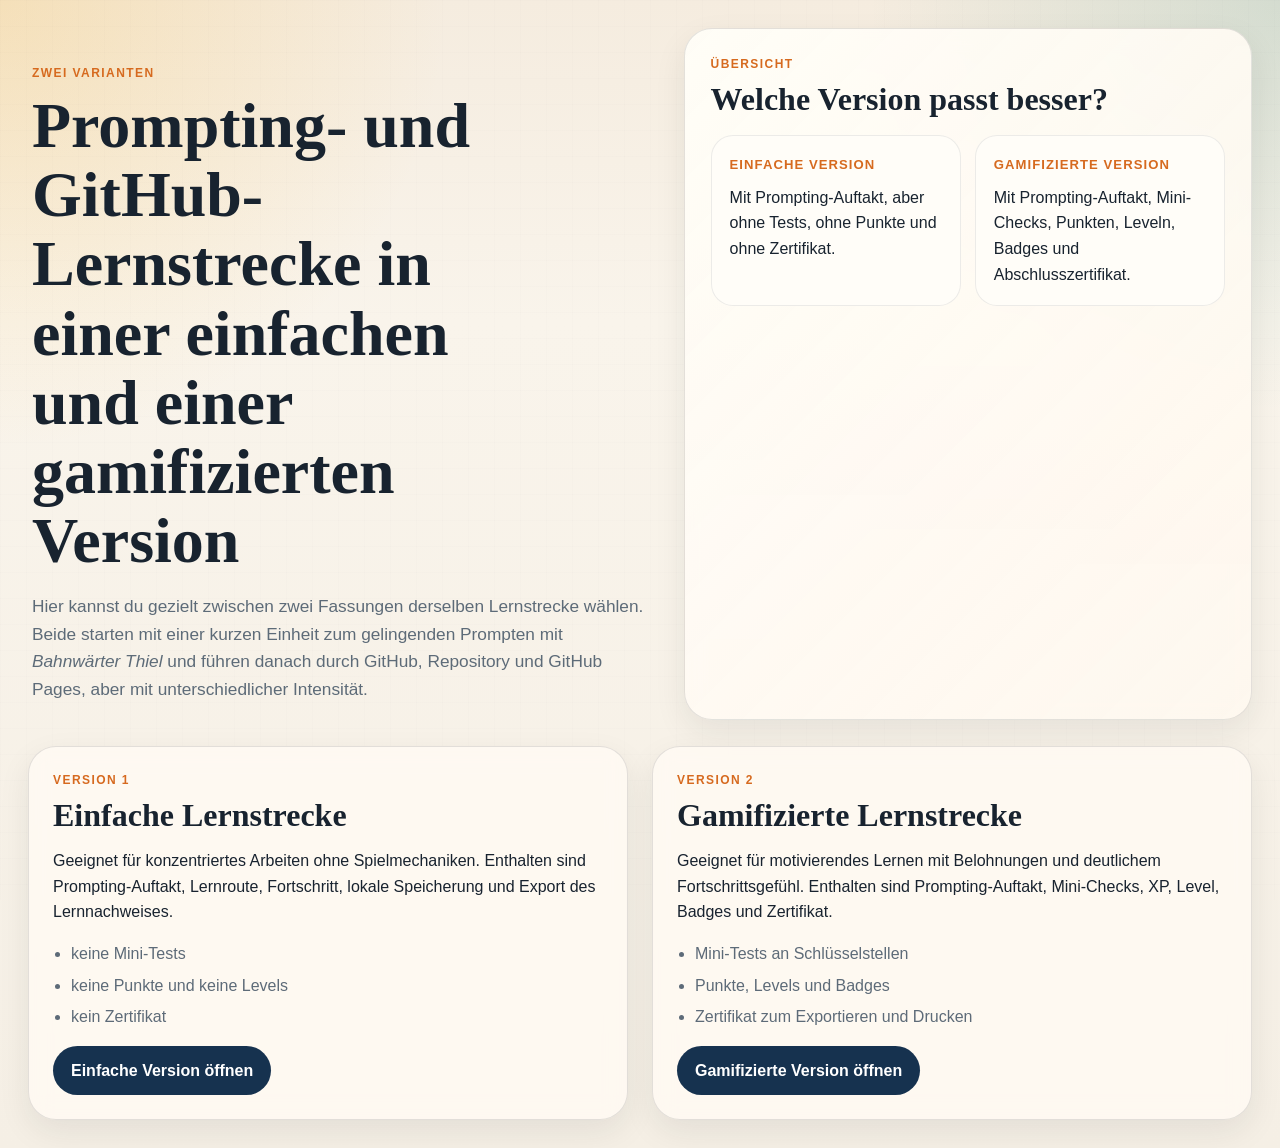
==== index.html @ ccafa901 "Initial commit: Prompting- und GitHub-Lernstrecke" ====
<!DOCTYPE html>
<html lang="de-CH">
<head>
  <meta charset="UTF-8" />
  <meta name="viewport" content="width=device-width, initial-scale=1.0" />
  <title>Prompting- und GitHub-Lernstrecke Varianten</title>
  <link rel="stylesheet" href="style.css" />
</head>
<body>
  <div class="page-shell">
    <header class="hero variant-hero">
      <div class="hero-copy">
        <p class="eyebrow">Zwei Varianten</p>
        <h1>Prompting- und GitHub-Lernstrecke in einer einfachen und einer gamifizierten Version</h1>
        <p class="lead">
          Hier kannst du gezielt zwischen zwei Fassungen derselben Lernstrecke wählen.
          Beide starten mit einer kurzen Einheit zum gelingenden Prompten mit
          <em>Bahnwärter Thiel</em> und führen danach durch GitHub, Repository und GitHub
          Pages, aber mit unterschiedlicher Intensität.
        </p>
      </div>

      <div class="panel hero-panel">
        <div class="panel-head">
          <div>
            <p class="panel-kicker">Übersicht</p>
            <h2>Welche Version passt besser?</h2>
          </div>
        </div>
        <div class="summary-grid">
          <article class="summary-card">
            <strong>Einfache Version</strong>
            <p>Mit Prompting-Auftakt, aber ohne Tests, ohne Punkte und ohne Zertifikat.</p>
          </article>
          <article class="summary-card">
            <strong>Gamifizierte Version</strong>
            <p>Mit Prompting-Auftakt, Mini-Checks, Punkten, Leveln, Badges und Abschlusszertifikat.</p>
          </article>
        </div>
      </div>
    </header>

    <main class="content">
      <section class="variant-grid">
        <article class="panel variant-card">
          <p class="panel-kicker">Version 1</p>
          <h2>Einfache Lernstrecke</h2>
          <p>
            Geeignet für konzentriertes Arbeiten ohne Spielmechaniken. Enthalten sind
            Prompting-Auftakt, Lernroute, Fortschritt, lokale Speicherung und Export des
            Lernnachweises.
          </p>
          <ul class="plain-list">
            <li>keine Mini-Tests</li>
            <li>keine Punkte und keine Levels</li>
            <li>kein Zertifikat</li>
          </ul>
          <p><a class="btn primary" href="einfach.html">Einfache Version öffnen</a></p>
        </article>

        <article class="panel variant-card">
          <p class="panel-kicker">Version 2</p>
          <h2>Gamifizierte Lernstrecke</h2>
          <p>
            Geeignet für motivierendes Lernen mit Belohnungen und deutlichem Fortschrittsgefühl.
            Enthalten sind Prompting-Auftakt, Mini-Checks, XP, Level, Badges und Zertifikat.
          </p>
          <ul class="plain-list">
            <li>Mini-Tests an Schlüsselstellen</li>
            <li>Punkte, Levels und Badges</li>
            <li>Zertifikat zum Exportieren und Drucken</li>
          </ul>
          <p><a class="btn primary" href="gamifiziert.html">Gamifizierte Version öffnen</a></p>
        </article>
      </section>
    </main>
  </div>
</body>
</html>
---- style.css ----
:root {
  --bg: #f7efe3;
  --bg-accent: #fff9f0;
  --panel: rgba(255, 250, 243, 0.88);
  --panel-strong: #fffdf8;
  --text: #18232f;
  --muted: #5d6b78;
  --border: rgba(24, 35, 47, 0.12);
  --navy: #16324f;
  --teal: #0d7a73;
  --orange: #d66a1f;
  --gold: #f4b942;
  --red: #c64034;
  --blue: #2d6cdf;
  --green: #2e8b57;
  --shadow: 0 22px 60px rgba(29, 32, 38, 0.11);
  --shadow-soft: 0 12px 32px rgba(29, 32, 38, 0.08);
  --radius-lg: 28px;
  --radius-md: 20px;
  --radius-sm: 14px;
}

* {
  box-sizing: border-box;
}

html {
  scroll-behavior: smooth;
}

body {
  margin: 0;
  color: var(--text);
  font-family: "IBM Plex Sans", "Avenir Next", "Segoe UI", sans-serif;
  line-height: 1.6;
  background:
    radial-gradient(circle at top left, rgba(244, 185, 66, 0.24), transparent 26%),
    radial-gradient(circle at top right, rgba(13, 122, 115, 0.14), transparent 24%),
    linear-gradient(180deg, #f5ecdf 0%, #f9f4eb 28%, #f5efe5 100%);
}

body::before {
  content: "";
  position: fixed;
  inset: 0;
  pointer-events: none;
  opacity: 0.35;
  background-image:
    linear-gradient(rgba(22, 50, 79, 0.03) 1px, transparent 1px),
    linear-gradient(90deg, rgba(22, 50, 79, 0.03) 1px, transparent 1px);
  background-size: 26px 26px;
}

img {
  max-width: 100%;
}

.page-shell {
  position: relative;
  max-width: 1440px;
  margin: 0 auto;
  padding: 28px;
}

.panel {
  position: relative;
  background: var(--panel);
  border: 1px solid var(--border);
  border-radius: var(--radius-lg);
  box-shadow: var(--shadow-soft);
  backdrop-filter: blur(10px);
}

.hero {
  display: grid;
  grid-template-columns: minmax(0, 1.15fr) minmax(380px, 0.85fr);
  gap: 24px;
  margin-bottom: 26px;
  align-items: stretch;
}

.hero-copy {
  padding: 36px 10px 16px 4px;
}

.eyebrow,
.panel-kicker,
.phase-kicker,
.step-kicker,
.fact-label {
  margin: 0 0 8px;
  text-transform: uppercase;
  letter-spacing: 0.12em;
  font-size: 0.75rem;
  font-weight: 700;
  color: var(--orange);
}

h1,
h2,
h3 {
  margin: 0;
  font-family: "Fraunces", "Iowan Old Style", "Georgia", serif;
  line-height: 1.08;
}

h1 {
  max-width: 14ch;
  font-size: clamp(2.8rem, 5vw, 4.9rem);
}

h2 {
  font-size: clamp(1.6rem, 2.5vw, 2.2rem);
}

h3 {
  font-size: clamp(1.25rem, 2vw, 1.55rem);
}

.lead {
  max-width: 64ch;
  margin: 18px 0 0;
  font-size: 1.08rem;
  color: var(--muted);
}

.lead.compact {
  margin-top: 10px;
  font-size: 1rem;
}

.hero-facts {
  display: grid;
  grid-template-columns: repeat(3, minmax(0, 1fr));
  gap: 14px;
  margin-top: 28px;
}

.fact {
  padding: 16px 18px;
  border: 1px solid rgba(22, 50, 79, 0.1);
  border-radius: var(--radius-md);
  background: rgba(255, 250, 243, 0.7);
  box-shadow: var(--shadow-soft);
}

.fact strong {
  display: block;
  font-size: 1rem;
}

.hero-panel {
  padding: 26px;
  background:
    linear-gradient(135deg, rgba(255, 253, 248, 0.96), rgba(255, 248, 239, 0.88)),
    linear-gradient(180deg, rgba(244, 185, 66, 0.08), transparent);
}

.panel-head {
  display: flex;
  justify-content: space-between;
  align-items: start;
  gap: 16px;
  margin-bottom: 18px;
}

.panel-head.compact {
  margin-bottom: 10px;
}

.status-pill {
  display: inline-flex;
  align-items: center;
  min-height: 38px;
  padding: 8px 14px;
  border-radius: 999px;
  background: rgba(22, 50, 79, 0.08);
  color: var(--navy);
  font-weight: 700;
  font-size: 0.92rem;
}

.meta-grid,
.double-field {
  display: grid;
  grid-template-columns: repeat(3, minmax(0, 1fr));
  gap: 14px;
}

.double-field {
  grid-template-columns: repeat(2, minmax(0, 1fr));
}

.field {
  display: block;
}

.field span {
  display: block;
  margin-bottom: 8px;
  font-weight: 700;
}

input,
select,
textarea,
button {
  font: inherit;
}

input,
select,
textarea {
  width: 100%;
  padding: 13px 15px;
  border: 1px solid rgba(24, 35, 47, 0.14);
  border-radius: 16px;
  background: rgba(255, 255, 255, 0.84);
  color: var(--text);
  transition: border-color 160ms ease, box-shadow 160ms ease, transform 160ms ease;
}

input:focus,
select:focus,
textarea:focus {
  outline: none;
  border-color: rgba(45, 108, 223, 0.5);
  box-shadow: 0 0 0 4px rgba(45, 108, 223, 0.13);
}

textarea {
  resize: vertical;
  min-height: 104px;
}

.button-row {
  display: flex;
  flex-wrap: wrap;
  gap: 12px;
  margin-top: 18px;
}

.btn {
  display: inline-flex;
  align-items: center;
  justify-content: center;
  appearance: none;
  border: 0;
  border-radius: 999px;
  padding: 12px 18px;
  cursor: pointer;
  text-decoration: none;
  transition: transform 160ms ease, box-shadow 160ms ease, opacity 160ms ease;
}

.btn:hover {
  transform: translateY(-1px);
  box-shadow: 0 10px 20px rgba(24, 35, 47, 0.1);
}

.btn.primary {
  background: var(--navy);
  color: #fff;
  font-weight: 700;
}

.btn.secondary {
  background: rgba(214, 106, 31, 0.12);
  color: var(--orange);
  font-weight: 700;
}

.btn.ghost {
  background: rgba(24, 35, 47, 0.06);
  color: var(--text);
}

.progress-wrap {
  margin-top: 20px;
}

.progress-meta {
  display: flex;
  justify-content: space-between;
  gap: 16px;
  margin-bottom: 10px;
  font-weight: 700;
}

.progress-bar {
  overflow: hidden;
  height: 16px;
  border-radius: 999px;
  background: rgba(22, 50, 79, 0.09);
}

.progress-fill {
  height: 100%;
  width: 0;
  border-radius: 999px;
  background: linear-gradient(90deg, var(--orange), var(--gold), var(--teal));
  transition: width 220ms ease;
}

.layout {
  display: grid;
  grid-template-columns: 320px minmax(0, 1fr);
  gap: 24px;
}

.sticky {
  position: sticky;
  top: 24px;
  padding: 24px;
}

.sidebar-block + .sidebar-block {
  margin-top: 20px;
}

.sidebar-block h3 {
  margin-bottom: 10px;
  font-size: 1.15rem;
}

.plain-list {
  margin: 0;
  padding-left: 18px;
  color: var(--muted);
}

.plain-list li + li {
  margin-top: 6px;
}

.toc {
  display: flex;
  flex-direction: column;
  gap: 10px;
}

.toc a {
  text-decoration: none;
  color: var(--text);
  background: rgba(255, 255, 255, 0.72);
  border: 1px solid rgba(24, 35, 47, 0.08);
  padding: 11px 13px;
  border-radius: 16px;
  transition: transform 160ms ease, border-color 160ms ease, background 160ms ease;
}

.toc a:hover {
  transform: translateX(3px);
  border-color: rgba(214, 106, 31, 0.28);
  background: rgba(255, 246, 234, 0.95);
}

.note-card {
  padding: 16px;
  border-radius: 20px;
  background: linear-gradient(135deg, rgba(13, 122, 115, 0.12), rgba(244, 185, 66, 0.12));
}

.note-card p {
  margin: 8px 0 0;
}

.mission-card {
  padding: 18px;
  border-radius: 22px;
  background:
    linear-gradient(135deg, rgba(22, 50, 79, 0.08), rgba(13, 122, 115, 0.08)),
    rgba(255, 255, 255, 0.8);
}

.mission-stack {
  display: flex;
  flex-direction: column;
  gap: 10px;
  margin: 12px 0 16px;
}

.mission-line {
  display: flex;
  justify-content: space-between;
  gap: 12px;
  color: var(--muted);
}

.mission-line strong {
  color: var(--text);
}

.mission-title {
  margin: 0;
  font-size: 1.02rem;
  font-weight: 700;
}

.content {
  display: flex;
  flex-direction: column;
  gap: 24px;
}

.variant-hero {
  grid-template-columns: minmax(0, 1fr) minmax(340px, 0.9fr);
}

.variant-grid {
  display: grid;
  grid-template-columns: repeat(2, minmax(0, 1fr));
  gap: 24px;
}

.variant-card {
  padding: 24px;
}

.variant-card p:last-child {
  margin-bottom: 0;
}

.intro-panel {
  overflow: hidden;
  padding: 24px;
  background:
    linear-gradient(135deg, rgba(255, 250, 243, 0.92), rgba(246, 240, 229, 0.88)),
    radial-gradient(circle at right center, rgba(214, 106, 31, 0.12), transparent 30%);
}

.prompt-overview {
  padding: 24px;
  background:
    linear-gradient(135deg, rgba(255, 252, 246, 0.96), rgba(245, 248, 243, 0.9)),
    radial-gradient(circle at top right, rgba(45, 108, 223, 0.08), transparent 30%);
}

.prompt-overview-grid {
  display: grid;
  grid-template-columns: minmax(280px, 1fr) minmax(320px, 0.95fr);
  gap: 22px;
  align-items: center;
}

.formula-card {
  padding: 20px;
  border-radius: 24px;
  border: 1px solid rgba(24, 35, 47, 0.08);
  background: rgba(255, 255, 255, 0.76);
}

.formula-label {
  margin: 0 0 12px;
  text-transform: uppercase;
  letter-spacing: 0.12em;
  font-size: 0.76rem;
  font-weight: 700;
  color: var(--orange);
}

.formula-pills {
  display: flex;
  flex-wrap: wrap;
  gap: 10px;
  margin-bottom: 14px;
}

.formula-pills span,
.prompt-chip {
  display: inline-flex;
  align-items: center;
  justify-content: center;
  min-height: 36px;
  padding: 8px 14px;
  border-radius: 999px;
  background: rgba(22, 50, 79, 0.08);
  color: var(--navy);
  font-weight: 700;
}

.formula-note {
  margin: 0 0 16px;
  color: var(--muted);
}

.intro-grid {
  display: grid;
  grid-template-columns: minmax(240px, 0.9fr) minmax(0, 1.1fr);
  gap: 22px;
  align-items: center;
}

.workflow {
  margin: 0;
  padding-left: 22px;
}

.workflow li + li {
  margin-top: 8px;
}

.journey-panel {
  padding: 22px 24px 24px;
}

.badges-panel,
.certificate-panel {
  padding: 22px 24px 24px;
}

.journey-map {
  display: grid;
  grid-template-columns: repeat(12, minmax(0, 1fr));
  gap: 10px;
}

.journey-node {
  position: relative;
  display: flex;
  flex-direction: column;
  gap: 8px;
  align-items: center;
  padding: 14px 8px 12px;
  border-radius: 20px;
  border: 1px solid rgba(24, 35, 47, 0.08);
  background: rgba(255, 255, 255, 0.78);
  color: var(--text);
  text-decoration: none;
  transition: transform 160ms ease, box-shadow 160ms ease, border-color 160ms ease;
}

.journey-node:hover {
  transform: translateY(-2px);
  box-shadow: var(--shadow-soft);
}

.journey-node.is-locked {
  opacity: 0.45;
}

.journey-node.is-current {
  border-color: rgba(214, 106, 31, 0.4);
  box-shadow: inset 0 0 0 2px rgba(214, 106, 31, 0.12);
}

.journey-node.is-done {
  border-color: rgba(46, 139, 87, 0.35);
  background: rgba(245, 255, 248, 0.92);
}

.journey-dot {
  display: grid;
  place-items: center;
  width: 40px;
  height: 40px;
  border-radius: 999px;
  background: rgba(22, 50, 79, 0.08);
  font-weight: 700;
}

.journey-node.is-current .journey-dot {
  background: var(--orange);
  color: #fff;
}

.journey-node.is-done .journey-dot {
  background: var(--green);
  color: #fff;
}

.journey-label {
  font-size: 0.76rem;
  text-align: center;
  line-height: 1.25;
}

.badge-board {
  display: grid;
  grid-template-columns: repeat(5, minmax(0, 1fr));
  gap: 14px;
}

.badge-card {
  padding: 18px 16px;
  border-radius: 22px;
  border: 1px solid rgba(24, 35, 47, 0.08);
  background: rgba(255, 255, 255, 0.72);
  transition: transform 160ms ease, box-shadow 160ms ease, border-color 160ms ease;
}

.badge-card.unlocked {
  background:
    linear-gradient(180deg, rgba(255, 251, 235, 0.98), rgba(240, 253, 250, 0.96));
  border-color: rgba(214, 106, 31, 0.28);
  box-shadow: var(--shadow-soft);
}

.badge-card.locked {
  opacity: 0.6;
}

.badge-card:hover {
  transform: translateY(-2px);
}

.badge-medal {
  display: grid;
  place-items: center;
  width: 52px;
  height: 52px;
  margin-bottom: 14px;
  border-radius: 16px;
  background: rgba(22, 50, 79, 0.08);
  color: var(--navy);
  font-weight: 800;
  font-size: 1rem;
}

.badge-card.unlocked .badge-medal {
  background: linear-gradient(135deg, var(--gold), var(--orange));
  color: #fff;
}

.badge-card strong,
.certificate-meta strong,
.certificate-footer strong {
  display: block;
}

.badge-card p {
  margin: 8px 0 0;
  color: var(--muted);
  font-size: 0.95rem;
}

.phase {
  display: flex;
  flex-direction: column;
  gap: 18px;
}

.prompt-phase {
  margin-bottom: 6px;
}

.phase-head {
  padding: 4px 4px 0;
}

.step-card {
  padding: 22px;
  overflow: hidden;
  transition: transform 180ms ease, box-shadow 180ms ease, border-color 180ms ease;
}

.step-card:hover {
  transform: translateY(-2px);
  box-shadow: var(--shadow);
}

.task.current {
  border-color: rgba(214, 106, 31, 0.42);
  box-shadow:
    var(--shadow-soft),
    inset 0 0 0 2px rgba(214, 106, 31, 0.14);
}

.task.done {
  border-color: rgba(46, 139, 87, 0.35);
  box-shadow:
    var(--shadow-soft),
    inset 0 0 0 2px rgba(46, 139, 87, 0.12);
}

.task.locked {
  opacity: 0.68;
}

.prompt-card {
  background:
    linear-gradient(180deg, rgba(255, 253, 248, 0.98), rgba(243, 247, 245, 0.92)),
    radial-gradient(circle at top right, rgba(45, 108, 223, 0.08), transparent 32%);
}

.prompt-card:hover {
  transform: translateY(-2px);
  box-shadow: var(--shadow);
}

.step-head {
  display: flex;
  justify-content: space-between;
  align-items: start;
  gap: 14px;
  margin-bottom: 16px;
}

.task-check {
  display: inline-flex;
  align-items: center;
  gap: 10px;
  padding: 10px 14px;
  white-space: nowrap;
  border-radius: 999px;
  background: rgba(22, 50, 79, 0.07);
  font-weight: 700;
}

.task-check input {
  width: 18px;
  height: 18px;
  margin: 0;
}

.step-grid {
  display: grid;
  grid-template-columns: minmax(0, 1.15fr) minmax(320px, 0.85fr);
  gap: 20px;
  align-items: start;
}

.shot {
  position: relative;
  margin: 0;
  padding: 10px;
  border-radius: 24px;
  background: rgba(255, 255, 255, 0.55);
  border: 1px solid rgba(24, 35, 47, 0.08);
}

.screenshot {
  display: block;
  width: 100%;
  border-radius: 18px;
}

.label-pin {
  position: absolute;
  transform: translate(-50%, -50%);
  padding: 9px 12px;
  border-radius: 999px;
  color: #fff;
  font-size: 0.88rem;
  font-weight: 700;
  letter-spacing: 0.01em;
  box-shadow: 0 10px 28px rgba(24, 35, 47, 0.18);
  transition: opacity 180ms ease, transform 180ms ease;
}

.label-pin.red {
  background: var(--red);
}

.label-pin.blue {
  background: var(--blue);
}

.label-pin.green {
  background: var(--green);
}

.labels-hidden .label-pin {
  opacity: 0;
  transform: translate(-50%, -50%) scale(0.92);
  pointer-events: none;
}

.task-box {
  display: flex;
  flex-direction: column;
  gap: 12px;
  padding: 18px;
  border-radius: 24px;
  background: linear-gradient(180deg, rgba(255, 253, 248, 0.96), rgba(248, 242, 231, 0.9));
  border: 1px solid rgba(24, 35, 47, 0.08);
}

.instruction,
.criterion {
  margin: 0;
}

.instruction {
  font-size: 1rem;
}

.criterion {
  color: var(--muted);
}

.prompt-example {
  padding: 16px;
  border-radius: 18px;
  background: rgba(255, 255, 255, 0.78);
  border: 1px solid rgba(24, 35, 47, 0.08);
}

.prompt-example strong {
  display: block;
  margin-bottom: 8px;
  color: var(--navy);
}

.prompt-example p {
  margin: 0;
}

.step-status-row {
  display: flex;
  justify-content: space-between;
  gap: 10px;
  align-items: center;
  flex-wrap: wrap;
}

.status-chip {
  display: inline-flex;
  align-items: center;
  gap: 8px;
  min-height: 36px;
  padding: 7px 12px;
  border-radius: 999px;
  background: rgba(22, 50, 79, 0.08);
  color: var(--navy);
  font-weight: 700;
  font-size: 0.9rem;
}

.status-chip.done {
  background: rgba(46, 139, 87, 0.12);
  color: var(--green);
}

.status-chip.current {
  background: rgba(214, 106, 31, 0.14);
  color: var(--orange);
}

.status-chip.locked {
  background: rgba(24, 35, 47, 0.08);
  color: var(--muted);
}

.step-controls {
  display: flex;
  gap: 10px;
  flex-wrap: wrap;
}

.btn.small {
  padding: 10px 14px;
  font-size: 0.92rem;
}

.micro-quiz {
  padding: 16px;
  border-radius: 20px;
  border: 1px solid rgba(24, 35, 47, 0.08);
  background: rgba(255, 255, 255, 0.7);
}

.micro-quiz p {
  margin: 0 0 10px;
}

.quiz-options {
  display: flex;
  flex-wrap: wrap;
  gap: 10px;
}

.quiz-option {
  appearance: none;
  border: 1px solid rgba(24, 35, 47, 0.12);
  border-radius: 999px;
  padding: 10px 14px;
  background: rgba(255, 255, 255, 0.92);
  cursor: pointer;
  transition: transform 160ms ease, border-color 160ms ease, background 160ms ease;
}

.quiz-option:hover:not(:disabled) {
  transform: translateY(-1px);
  border-color: rgba(214, 106, 31, 0.35);
}

.quiz-option.correct {
  border-color: rgba(46, 139, 87, 0.35);
  background: rgba(240, 253, 244, 0.95);
  color: var(--green);
}

.quiz-option.wrong {
  border-color: rgba(198, 64, 52, 0.3);
  background: rgba(254, 242, 242, 0.95);
  color: var(--red);
}

.quiz-feedback {
  margin: 10px 0 0;
  color: var(--muted);
}

.locked-note {
  margin: 0;
  padding: 13px 14px;
  border-radius: 18px;
  background: rgba(22, 50, 79, 0.06);
  color: var(--muted);
}

.final-task .task-box {
  background:
    linear-gradient(180deg, rgba(255, 253, 248, 0.98), rgba(242, 248, 247, 0.94)),
    radial-gradient(circle at top right, rgba(13, 122, 115, 0.08), transparent 42%);
}

.preview-box {
  padding: 15px 16px;
  border-radius: 18px;
  background: rgba(13, 122, 115, 0.08);
  border: 1px solid rgba(13, 122, 115, 0.18);
  word-break: break-word;
}

.preview-box a {
  color: var(--navy);
  font-weight: 700;
}

.summary-panel {
  padding: 24px;
}

.summary-grid {
  display: grid;
  grid-template-columns: repeat(2, minmax(0, 1fr));
  gap: 14px;
}

.summary-card {
  min-height: 110px;
  padding: 18px;
  border-radius: 22px;
  background: var(--panel-strong);
  border: 1px solid rgba(24, 35, 47, 0.08);
}

.summary-card strong {
  display: block;
  margin-bottom: 10px;
  font-size: 0.82rem;
  text-transform: uppercase;
  letter-spacing: 0.08em;
  color: var(--orange);
}

.summary-card p {
  margin: 0;
  white-space: pre-line;
  word-break: break-word;
}

.summary-card a {
  color: var(--navy);
}

.certificate-card {
  padding: 10px;
  border-radius: 32px;
  background:
    linear-gradient(135deg, rgba(255, 252, 246, 0.98), rgba(244, 248, 247, 0.95)),
    linear-gradient(135deg, rgba(214, 106, 31, 0.08), rgba(13, 122, 115, 0.08));
  border: 1px solid rgba(24, 35, 47, 0.08);
}

.certificate-border {
  padding: 34px;
  border-radius: 24px;
  border: 2px solid rgba(214, 106, 31, 0.28);
  background:
    radial-gradient(circle at top right, rgba(244, 185, 66, 0.14), transparent 26%),
    radial-gradient(circle at bottom left, rgba(13, 122, 115, 0.09), transparent 24%),
    rgba(255, 255, 255, 0.72);
  text-align: center;
}

.certificate-kicker {
  margin: 0 0 12px;
  text-transform: uppercase;
  letter-spacing: 0.18em;
  color: var(--orange);
  font-weight: 700;
}

.certificate-text {
  margin: 14px auto 0;
  max-width: 56ch;
  color: var(--muted);
}

.certificate-name {
  margin: 16px 0 0;
  font-family: "Fraunces", "Iowan Old Style", "Georgia", serif;
  font-size: clamp(2rem, 4vw, 3rem);
  color: var(--navy);
}

.certificate-meta,
.certificate-footer {
  display: grid;
  grid-template-columns: repeat(3, minmax(0, 1fr));
  gap: 14px;
  margin-top: 28px;
}

.certificate-footer {
  grid-template-columns: repeat(2, minmax(0, 1fr));
}

.certificate-meta span,
.certificate-footer span {
  display: block;
  margin-bottom: 8px;
  text-transform: uppercase;
  letter-spacing: 0.08em;
  font-size: 0.8rem;
  color: var(--orange);
}

.toast {
  position: fixed;
  right: 24px;
  bottom: 24px;
  z-index: 30;
  max-width: 360px;
  padding: 14px 16px;
  border-radius: 18px;
  background: rgba(22, 50, 79, 0.96);
  color: #fff;
  box-shadow: var(--shadow);
  opacity: 0;
  transform: translateY(12px);
  pointer-events: none;
  transition: opacity 180ms ease, transform 180ms ease;
}

.toast.visible {
  opacity: 1;
  transform: translateY(0);
}

.confetti-layer {
  position: fixed;
  inset: 0;
  overflow: hidden;
  pointer-events: none;
  z-index: 25;
}

.confetti-piece {
  position: absolute;
  top: -18px;
  width: 12px;
  height: 20px;
  border-radius: 4px;
  opacity: 0.9;
  animation: confetti-fall 1400ms ease-out forwards;
}

@keyframes confetti-fall {
  0% {
    transform: translateY(0) rotate(0deg);
    opacity: 0;
  }

  12% {
    opacity: 1;
  }

  100% {
    transform: translateY(110vh) rotate(520deg);
    opacity: 0;
  }
}

@media print {
  body::before,
  .hero,
  .sidebar,
  .intro-panel,
  .journey-panel,
  .badges-panel,
  .phase,
  .summary-panel,
  .toast,
  .confetti-layer {
    display: none !important;
  }

  body,
  .page-shell,
  .layout,
  .content {
    background: #fff !important;
    padding: 0 !important;
    margin: 0 !important;
    display: block !important;
  }

  .certificate-panel,
  .certificate-card,
  .certificate-border {
    border: 0 !important;
    box-shadow: none !important;
    background: #fff !important;
  }

  .certificate-panel .step-controls {
    display: none !important;
  }

  .certificate-panel {
    padding: 0 !important;
  }
}

@media (max-width: 1180px) {
  .hero,
  .layout,
  .intro-grid,
  .prompt-overview-grid,
  .step-grid,
  .variant-grid,
  .variant-hero {
    grid-template-columns: 1fr;
  }

  .sticky {
    position: static;
  }

  .journey-map {
    grid-template-columns: repeat(6, minmax(0, 1fr));
  }

  .badge-board {
    grid-template-columns: repeat(3, minmax(0, 1fr));
  }

  .hero-copy {
    padding-right: 0;
  }
}

@media (max-width: 820px) {
  .page-shell {
    padding: 18px;
  }

  .hero-facts,
  .meta-grid,
  .double-field,
  .summary-grid,
  .journey-map,
  .badge-board,
  .certificate-meta,
  .certificate-footer {
    grid-template-columns: 1fr;
  }

  .step-card,
  .summary-panel,
  .hero-panel,
  .sticky,
  .intro-panel {
    padding: 18px;
  }

  .button-row {
    flex-direction: column;
  }

  .btn {
    width: 100%;
  }

  .step-status-row,
  .step-controls,
  .quiz-options {
    flex-direction: column;
  }

  .toast {
    left: 18px;
    right: 18px;
    bottom: 18px;
    max-width: none;
  }
}
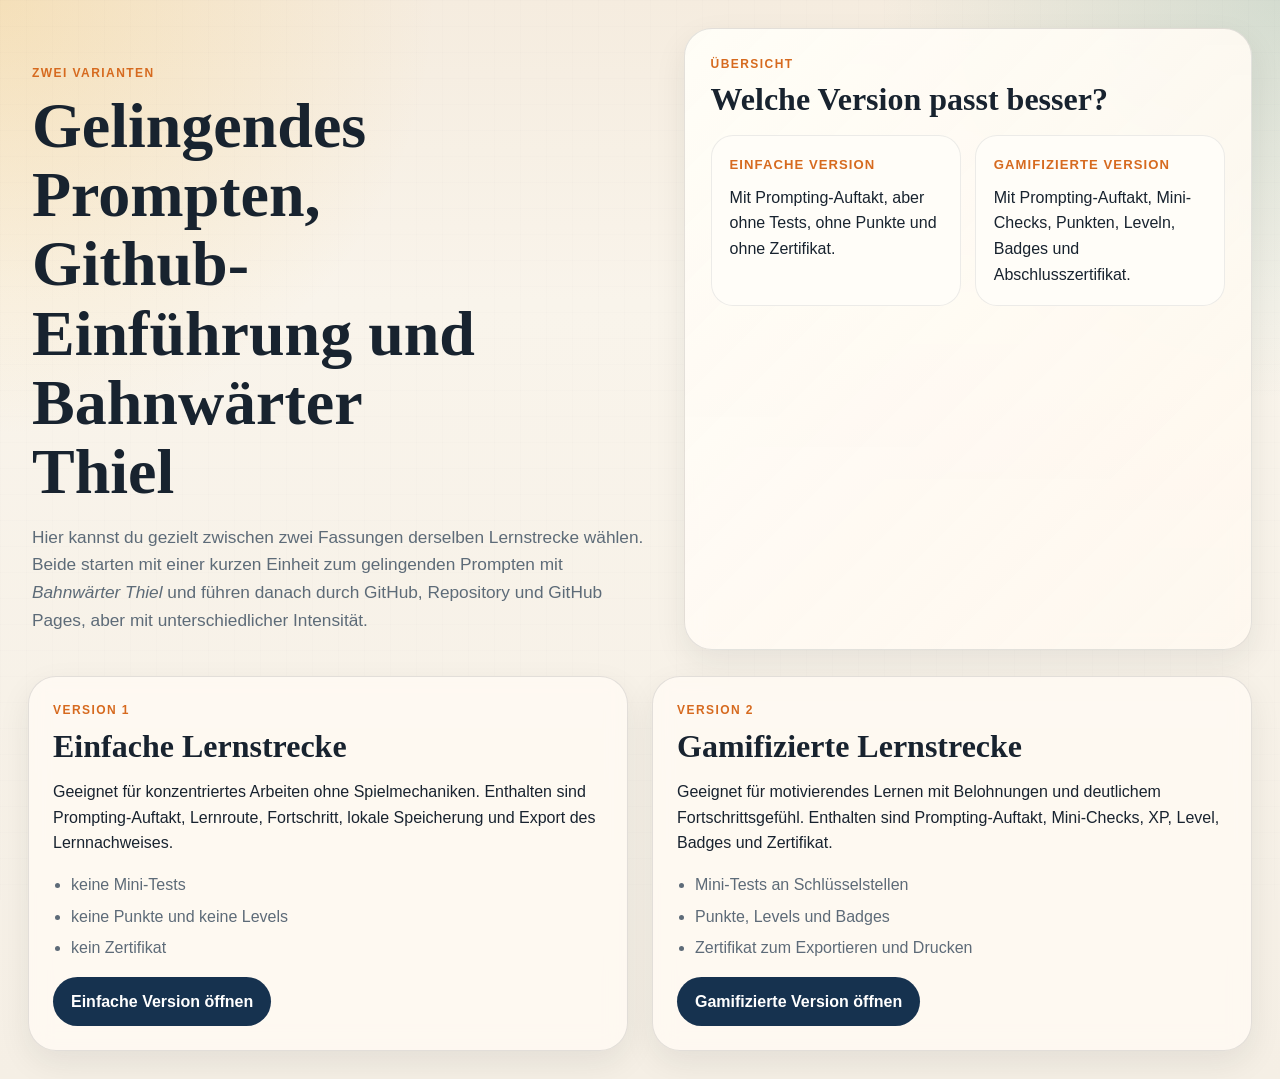
==== commit 2a26f581: "Kürze Haupttitel der Lernstrecke" ====
--- a/index.html
+++ b/index.html
@@ -3,7 +3,7 @@
 <head>
   <meta charset="UTF-8" />
   <meta name="viewport" content="width=device-width, initial-scale=1.0" />
-  <title>Prompting- und GitHub-Lernstrecke Varianten</title>
+  <title>Gelingendes Prompten, Github-Einführung und Bahnwärter Thiel</title>
   <link rel="stylesheet" href="style.css" />
 </head>
 <body>
@@ -11,7 +11,7 @@
     <header class="hero variant-hero">
       <div class="hero-copy">
         <p class="eyebrow">Zwei Varianten</p>
-        <h1>Prompting- und GitHub-Lernstrecke in einer einfachen und einer gamifizierten Version</h1>
+        <h1>Gelingendes Prompten, Github-Einführung und Bahnwärter Thiel</h1>
         <p class="lead">
           Hier kannst du gezielt zwischen zwei Fassungen derselben Lernstrecke wählen.
           Beide starten mit einer kurzen Einheit zum gelingenden Prompten mit
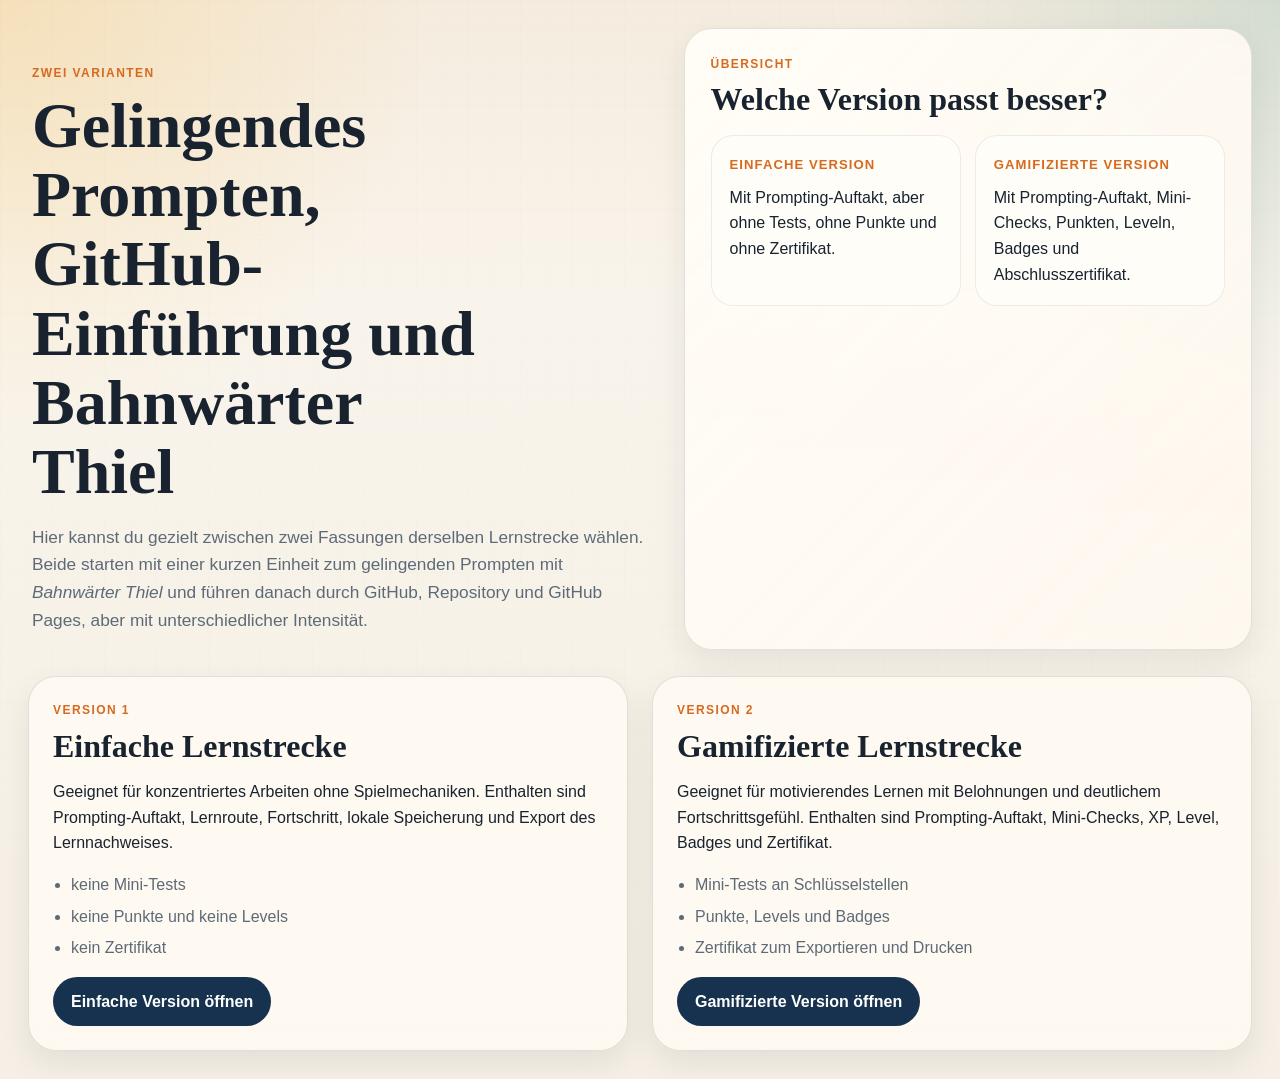
==== commit e04f398d: "Vereinheitliche GitHub-Schreibweise" ====
--- a/index.html
+++ b/index.html
@@ -3,7 +3,7 @@
 <head>
   <meta charset="UTF-8" />
   <meta name="viewport" content="width=device-width, initial-scale=1.0" />
-  <title>Gelingendes Prompten, Github-Einführung und Bahnwärter Thiel</title>
+  <title>Gelingendes Prompten, GitHub-Einführung und Bahnwärter Thiel</title>
   <link rel="stylesheet" href="style.css" />
 </head>
 <body>
@@ -11,7 +11,7 @@
     <header class="hero variant-hero">
       <div class="hero-copy">
         <p class="eyebrow">Zwei Varianten</p>
-        <h1>Gelingendes Prompten, Github-Einführung und Bahnwärter Thiel</h1>
+        <h1>Gelingendes Prompten, GitHub-Einführung und Bahnwärter Thiel</h1>
         <p class="lead">
           Hier kannst du gezielt zwischen zwei Fassungen derselben Lernstrecke wählen.
           Beide starten mit einer kurzen Einheit zum gelingenden Prompten mit
--- a/style.css
+++ b/style.css
@@ -187,8 +187,57 @@
   gap: 14px;
 }
 
+.meta-grid.is-hidden {
+  display: none;
+}
+
 .double-field {
   grid-template-columns: repeat(2, minmax(0, 1fr));
+}
+
+.security-strip {
+  margin-top: 18px;
+  padding: 18px;
+  border-radius: 22px;
+  border: 1px solid rgba(24, 35, 47, 0.08);
+  background: rgba(255, 255, 255, 0.62);
+}
+
+.security-copy strong {
+  display: block;
+  margin-bottom: 6px;
+}
+
+.security-copy p {
+  margin: 0;
+  color: var(--muted);
+}
+
+.security-controls {
+  display: flex;
+  flex-wrap: wrap;
+  gap: 12px;
+  align-items: center;
+  margin-top: 14px;
+}
+
+.security-controls input {
+  flex: 1 1 240px;
+  min-width: 220px;
+}
+
+.status-pill.subtle {
+  background: rgba(24, 35, 47, 0.06);
+}
+
+.status-pill.subtle.done {
+  background: rgba(46, 139, 87, 0.12);
+  color: var(--green);
+}
+
+.status-pill.subtle.locked {
+  background: rgba(214, 106, 31, 0.14);
+  color: var(--orange);
 }
 
 .field {
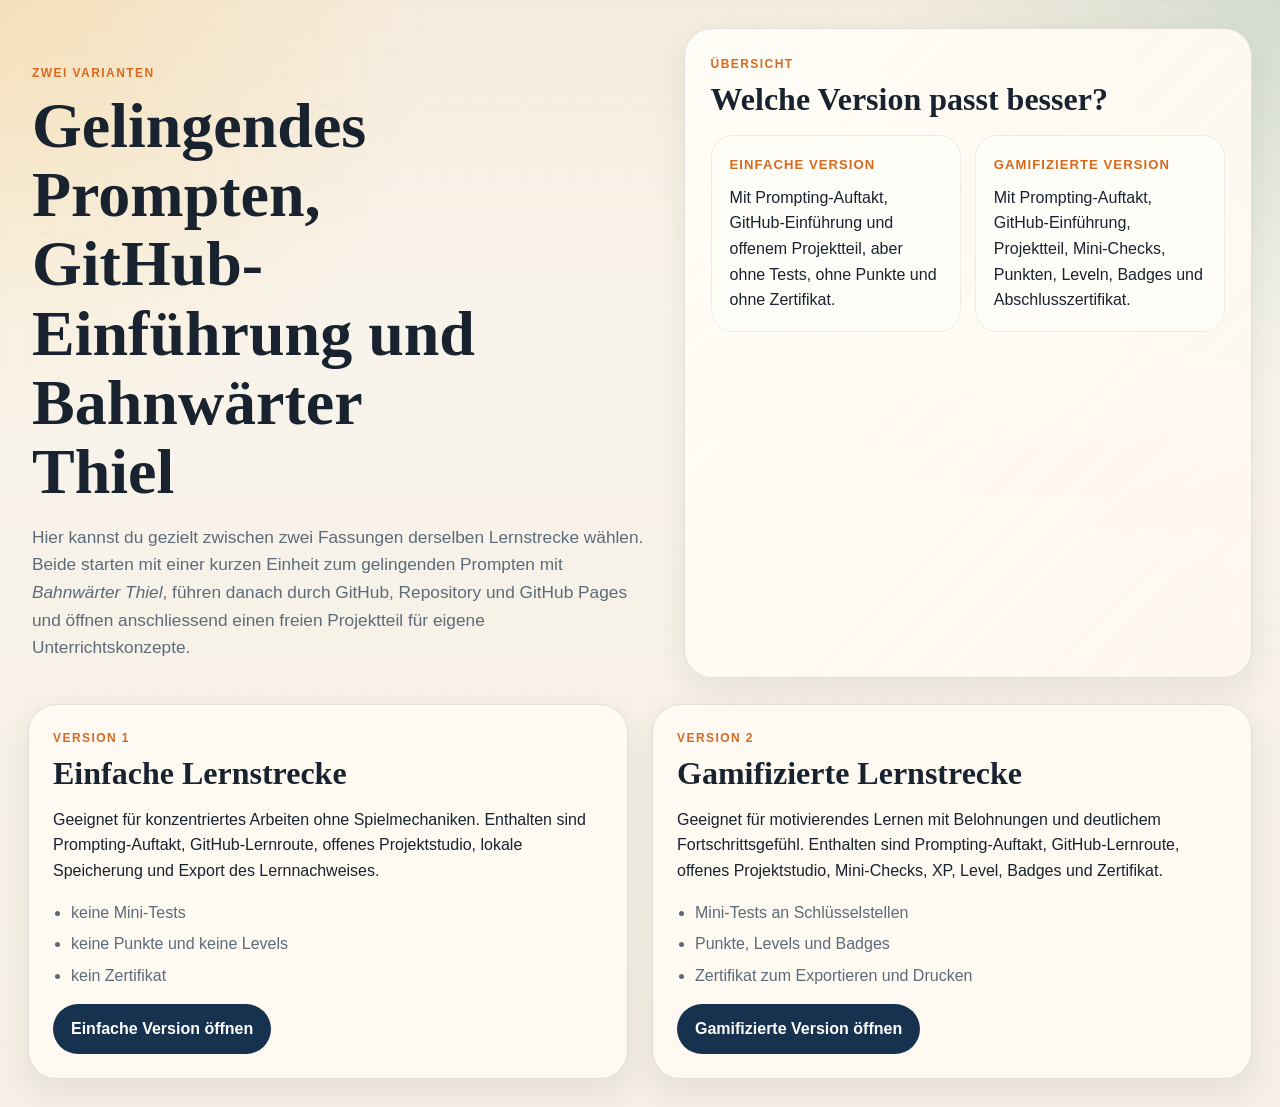
==== commit dfbff704: "Erweitere Projektteil um Review und Feedback" ====
--- a/index.html
+++ b/index.html
@@ -15,8 +15,9 @@
         <p class="lead">
           Hier kannst du gezielt zwischen zwei Fassungen derselben Lernstrecke wählen.
           Beide starten mit einer kurzen Einheit zum gelingenden Prompten mit
-          <em>Bahnwärter Thiel</em> und führen danach durch GitHub, Repository und GitHub
-          Pages, aber mit unterschiedlicher Intensität.
+          <em>Bahnwärter Thiel</em>, führen danach durch GitHub, Repository und GitHub
+          Pages und öffnen anschliessend einen freien Projektteil für eigene
+          Unterrichtskonzepte.
         </p>
       </div>
 
@@ -30,11 +31,11 @@
         <div class="summary-grid">
           <article class="summary-card">
             <strong>Einfache Version</strong>
-            <p>Mit Prompting-Auftakt, aber ohne Tests, ohne Punkte und ohne Zertifikat.</p>
+            <p>Mit Prompting-Auftakt, GitHub-Einführung und offenem Projektteil, aber ohne Tests, ohne Punkte und ohne Zertifikat.</p>
           </article>
           <article class="summary-card">
             <strong>Gamifizierte Version</strong>
-            <p>Mit Prompting-Auftakt, Mini-Checks, Punkten, Leveln, Badges und Abschlusszertifikat.</p>
+            <p>Mit Prompting-Auftakt, GitHub-Einführung, Projektteil, Mini-Checks, Punkten, Leveln, Badges und Abschlusszertifikat.</p>
           </article>
         </div>
       </div>
@@ -47,8 +48,8 @@
           <h2>Einfache Lernstrecke</h2>
           <p>
             Geeignet für konzentriertes Arbeiten ohne Spielmechaniken. Enthalten sind
-            Prompting-Auftakt, Lernroute, Fortschritt, lokale Speicherung und Export des
-            Lernnachweises.
+            Prompting-Auftakt, GitHub-Lernroute, offenes Projektstudio, lokale Speicherung
+            und Export des Lernnachweises.
           </p>
           <ul class="plain-list">
             <li>keine Mini-Tests</li>
@@ -63,7 +64,8 @@
           <h2>Gamifizierte Lernstrecke</h2>
           <p>
             Geeignet für motivierendes Lernen mit Belohnungen und deutlichem Fortschrittsgefühl.
-            Enthalten sind Prompting-Auftakt, Mini-Checks, XP, Level, Badges und Zertifikat.
+            Enthalten sind Prompting-Auftakt, GitHub-Lernroute, offenes Projektstudio,
+            Mini-Checks, XP, Level, Badges und Zertifikat.
           </p>
           <ul class="plain-list">
             <li>Mini-Tests an Schlüsselstellen</li>
--- a/style.css
+++ b/style.css
@@ -982,6 +982,164 @@
   padding: 24px;
 }
 
+.project-panel {
+  padding: 24px;
+  background:
+    linear-gradient(135deg, rgba(255, 252, 246, 0.96), rgba(242, 247, 245, 0.92)),
+    radial-gradient(circle at top right, rgba(13, 122, 115, 0.08), transparent 34%);
+}
+
+.project-intro p {
+  margin: 0 0 18px;
+  max-width: 74ch;
+  color: var(--muted);
+}
+
+.project-guide {
+  margin-bottom: 20px;
+  padding: 18px;
+  border-radius: 22px;
+  border: 1px solid rgba(24, 35, 47, 0.08);
+  background: rgba(255, 255, 255, 0.68);
+}
+
+.project-guide.is-hidden {
+  display: none;
+}
+
+.guide-grid,
+.resource-grid,
+.studio-grid {
+  display: grid;
+  gap: 14px;
+}
+
+.guide-grid,
+.resource-grid {
+  grid-template-columns: repeat(2, minmax(0, 1fr));
+}
+
+.studio-grid {
+  grid-template-columns: repeat(2, minmax(0, 1fr));
+}
+
+.guide-card,
+.resource-card {
+  padding: 18px;
+  border-radius: 22px;
+  border: 1px solid rgba(24, 35, 47, 0.08);
+  background: rgba(255, 255, 255, 0.8);
+}
+
+.guide-card strong,
+.resource-card h3 {
+  display: block;
+}
+
+.guide-card p,
+.resource-card p {
+  margin: 8px 0 0;
+  color: var(--muted);
+}
+
+.project-resources,
+.project-studio {
+  margin-top: 22px;
+}
+
+.project-review {
+  margin-top: 22px;
+}
+
+.resource-type {
+  margin: 0 0 8px;
+  text-transform: uppercase;
+  letter-spacing: 0.1em;
+  font-size: 0.74rem;
+  font-weight: 700;
+  color: var(--orange);
+}
+
+.resource-card .btn {
+  margin-top: 16px;
+}
+
+.review-grid {
+  display: grid;
+  grid-template-columns: repeat(2, minmax(0, 1fr));
+  gap: 14px;
+}
+
+.review-card {
+  padding: 18px;
+  border-radius: 22px;
+  border: 1px solid rgba(24, 35, 47, 0.08);
+  background: rgba(255, 255, 255, 0.78);
+}
+
+.review-card.is-hidden {
+  display: none;
+}
+
+.review-copy {
+  margin: 0 0 14px;
+  color: var(--muted);
+}
+
+.checklist-list {
+  display: flex;
+  flex-direction: column;
+  gap: 12px;
+}
+
+.review-check {
+  display: flex;
+  align-items: start;
+  gap: 10px;
+  color: var(--text);
+}
+
+.review-check input {
+  width: 18px;
+  height: 18px;
+  margin: 2px 0 0;
+}
+
+.feedback-output {
+  margin-top: 14px;
+  padding: 16px;
+  border-radius: 18px;
+  background: rgba(22, 50, 79, 0.05);
+  border: 1px solid rgba(24, 35, 47, 0.08);
+}
+
+.feedback-output p {
+  margin: 0;
+  color: var(--muted);
+}
+
+.feedback-list {
+  margin: 0;
+  padding-left: 20px;
+}
+
+.feedback-list li + li {
+  margin-top: 8px;
+}
+
+.studio-grid .field:first-child,
+.studio-grid .field:nth-child(2) {
+  grid-column: span 1;
+}
+
+.studio-grid .field {
+  grid-column: span 1;
+}
+
+.studio-grid .field textarea {
+  min-height: 140px;
+}
+
 .summary-grid {
   display: grid;
   grid-template-columns: repeat(2, minmax(0, 1fr));
@@ -1211,6 +1369,10 @@
   .hero-facts,
   .meta-grid,
   .double-field,
+  .guide-grid,
+  .resource-grid,
+  .review-grid,
+  .studio-grid,
   .summary-grid,
   .journey-map,
   .badge-board,
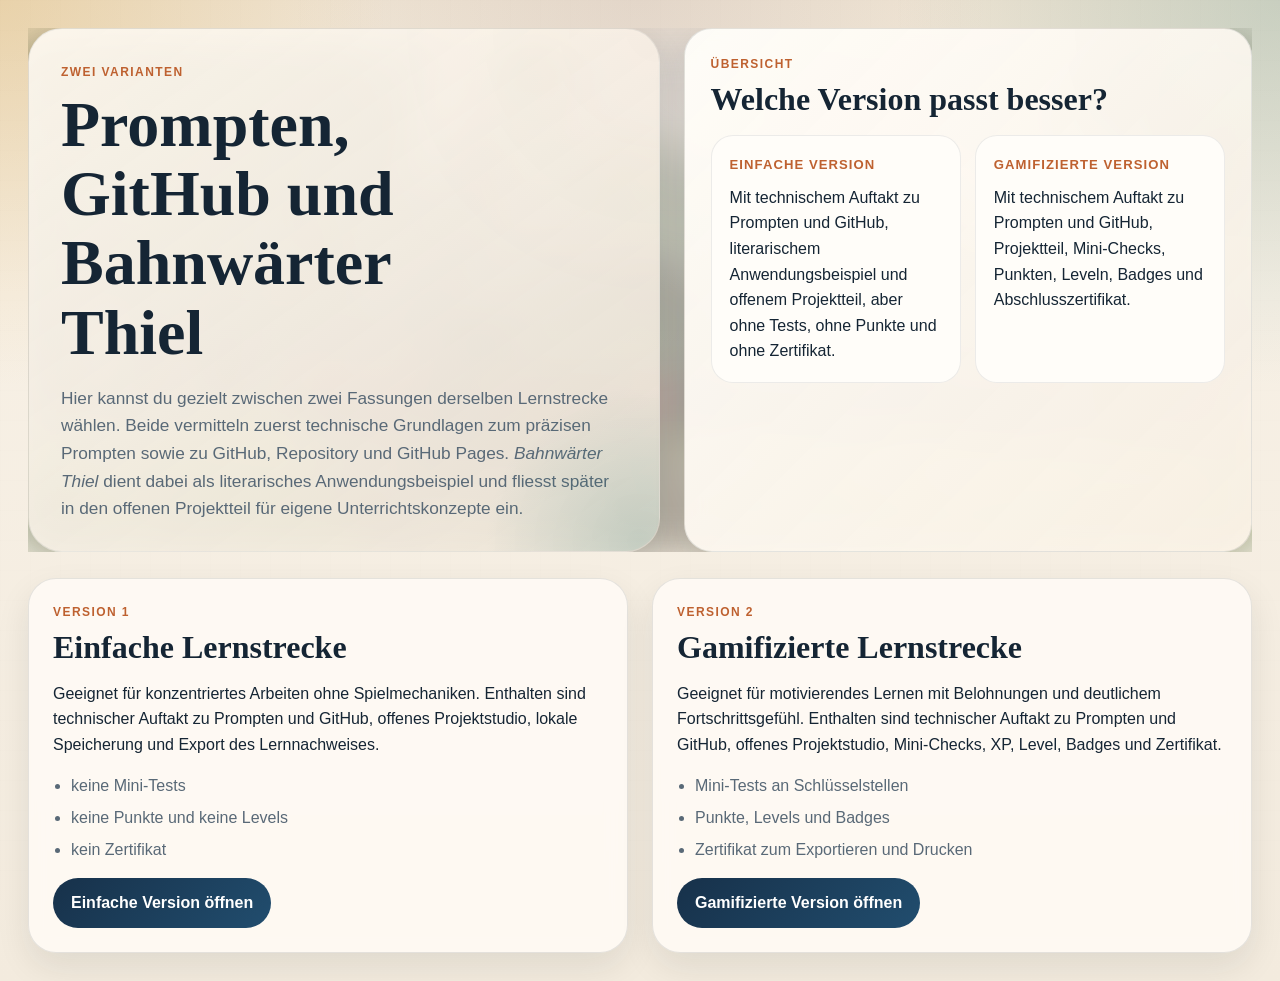
==== commit 63e8d4a7: "Schärfe Einstiegssprache und Eisenbahnmotiv" ====
--- a/index.html
+++ b/index.html
@@ -3,7 +3,7 @@
 <head>
   <meta charset="UTF-8" />
   <meta name="viewport" content="width=device-width, initial-scale=1.0" />
-  <title>Gelingendes Prompten, GitHub-Einführung und Bahnwärter Thiel</title>
+  <title>Prompten, GitHub und Bahnwärter Thiel</title>
   <link rel="stylesheet" href="style.css" />
 </head>
 <body>
@@ -11,13 +11,13 @@
     <header class="hero variant-hero">
       <div class="hero-copy">
         <p class="eyebrow">Zwei Varianten</p>
-        <h1>Gelingendes Prompten, GitHub-Einführung und Bahnwärter Thiel</h1>
+        <h1>Prompten, GitHub und Bahnwärter Thiel</h1>
         <p class="lead">
           Hier kannst du gezielt zwischen zwei Fassungen derselben Lernstrecke wählen.
-          Beide starten mit einer kurzen Einheit zum gelingenden Prompten mit
-          <em>Bahnwärter Thiel</em>, führen danach durch GitHub, Repository und GitHub
-          Pages und öffnen anschliessend einen freien Projektteil für eigene
-          Unterrichtskonzepte.
+          Beide vermitteln zuerst technische Grundlagen zum präzisen Prompten sowie
+          zu GitHub, Repository und GitHub Pages. <em>Bahnwärter Thiel</em> dient dabei
+          als literarisches Anwendungsbeispiel und fliesst später in den offenen
+          Projektteil für eigene Unterrichtskonzepte ein.
         </p>
       </div>
 
@@ -31,11 +31,11 @@
         <div class="summary-grid">
           <article class="summary-card">
             <strong>Einfache Version</strong>
-            <p>Mit Prompting-Auftakt, GitHub-Einführung und offenem Projektteil, aber ohne Tests, ohne Punkte und ohne Zertifikat.</p>
+            <p>Mit technischem Auftakt zu Prompten und GitHub, literarischem Anwendungsbeispiel und offenem Projektteil, aber ohne Tests, ohne Punkte und ohne Zertifikat.</p>
           </article>
           <article class="summary-card">
             <strong>Gamifizierte Version</strong>
-            <p>Mit Prompting-Auftakt, GitHub-Einführung, Projektteil, Mini-Checks, Punkten, Leveln, Badges und Abschlusszertifikat.</p>
+            <p>Mit technischem Auftakt zu Prompten und GitHub, Projektteil, Mini-Checks, Punkten, Leveln, Badges und Abschlusszertifikat.</p>
           </article>
         </div>
       </div>
@@ -48,8 +48,8 @@
           <h2>Einfache Lernstrecke</h2>
           <p>
             Geeignet für konzentriertes Arbeiten ohne Spielmechaniken. Enthalten sind
-            Prompting-Auftakt, GitHub-Lernroute, offenes Projektstudio, lokale Speicherung
-            und Export des Lernnachweises.
+            technischer Auftakt zu Prompten und GitHub, offenes Projektstudio, lokale
+            Speicherung und Export des Lernnachweises.
           </p>
           <ul class="plain-list">
             <li>keine Mini-Tests</li>
@@ -64,7 +64,7 @@
           <h2>Gamifizierte Lernstrecke</h2>
           <p>
             Geeignet für motivierendes Lernen mit Belohnungen und deutlichem Fortschrittsgefühl.
-            Enthalten sind Prompting-Auftakt, GitHub-Lernroute, offenes Projektstudio,
+            Enthalten sind technischer Auftakt zu Prompten und GitHub, offenes Projektstudio,
             Mini-Checks, XP, Level, Badges und Zertifikat.
           </p>
           <ul class="plain-list">
--- a/style.css
+++ b/style.css
@@ -1,20 +1,21 @@
 :root {
-  --bg: #f7efe3;
-  --bg-accent: #fff9f0;
-  --panel: rgba(255, 250, 243, 0.88);
-  --panel-strong: #fffdf8;
-  --text: #18232f;
-  --muted: #5d6b78;
-  --border: rgba(24, 35, 47, 0.12);
-  --navy: #16324f;
-  --teal: #0d7a73;
-  --orange: #d66a1f;
-  --gold: #f4b942;
-  --red: #c64034;
-  --blue: #2d6cdf;
-  --green: #2e8b57;
-  --shadow: 0 22px 60px rgba(29, 32, 38, 0.11);
-  --shadow-soft: 0 12px 32px rgba(29, 32, 38, 0.08);
+  --bg: #f4ecdf;
+  --bg-accent: #fff7eb;
+  --panel: rgba(255, 251, 245, 0.88);
+  --panel-strong: #fffdf9;
+  --text: #152534;
+  --muted: #596977;
+  --border: rgba(21, 37, 52, 0.11);
+  --navy: #17314a;
+  --teal: #1b6f68;
+  --orange: #be6130;
+  --gold: #d9a441;
+  --red: #bf4f3d;
+  --blue: #3d69c6;
+  --green: #2d7d59;
+  --plum: #6b4b63;
+  --shadow: 0 24px 64px rgba(20, 28, 36, 0.14);
+  --shadow-soft: 0 14px 34px rgba(20, 28, 36, 0.09);
   --radius-lg: 28px;
   --radius-md: 20px;
   --radius-sm: 14px;
@@ -34,9 +35,10 @@
   font-family: "IBM Plex Sans", "Avenir Next", "Segoe UI", sans-serif;
   line-height: 1.6;
   background:
-    radial-gradient(circle at top left, rgba(244, 185, 66, 0.24), transparent 26%),
-    radial-gradient(circle at top right, rgba(13, 122, 115, 0.14), transparent 24%),
-    linear-gradient(180deg, #f5ecdf 0%, #f9f4eb 28%, #f5efe5 100%);
+    radial-gradient(circle at top left, rgba(217, 164, 65, 0.28), transparent 24%),
+    radial-gradient(circle at top right, rgba(27, 111, 104, 0.18), transparent 24%),
+    radial-gradient(circle at 50% 0%, rgba(107, 75, 99, 0.09), transparent 30%),
+    linear-gradient(180deg, #efe4d3 0%, #f7f0e5 30%, #f3ebde 100%);
 }
 
 body::before {
@@ -44,11 +46,11 @@
   position: fixed;
   inset: 0;
   pointer-events: none;
-  opacity: 0.35;
+  opacity: 0.3;
   background-image:
-    linear-gradient(rgba(22, 50, 79, 0.03) 1px, transparent 1px),
-    linear-gradient(90deg, rgba(22, 50, 79, 0.03) 1px, transparent 1px);
-  background-size: 26px 26px;
+    linear-gradient(rgba(23, 49, 74, 0.025) 1px, transparent 1px),
+    linear-gradient(90deg, rgba(23, 49, 74, 0.025) 1px, transparent 1px);
+  background-size: 30px 30px;
 }
 
 img {
@@ -72,6 +74,8 @@
 }
 
 .hero {
+  position: relative;
+  overflow: hidden;
   display: grid;
   grid-template-columns: minmax(0, 1.15fr) minmax(380px, 0.85fr);
   gap: 24px;
@@ -79,8 +83,46 @@
   align-items: stretch;
 }
 
+.hero::before {
+  content: "";
+  position: absolute;
+  inset: 22px 16px 12px 16px;
+  border-radius: 38px;
+  background:
+    linear-gradient(135deg, rgba(16, 28, 24, 0.26), rgba(16, 28, 24, 0.08)),
+    url("assets/images/eisenbahn.png") center / cover no-repeat;
+  filter: blur(20px) saturate(0.9);
+  opacity: 0.38;
+  transform: scale(1.06);
+  pointer-events: none;
+}
+
+.hero > * {
+  position: relative;
+  z-index: 1;
+}
+
 .hero-copy {
-  padding: 36px 10px 16px 4px;
+  position: relative;
+  overflow: hidden;
+  padding: 34px 32px 28px;
+  border-radius: 34px;
+  border: 1px solid rgba(21, 37, 52, 0.08);
+  background:
+    linear-gradient(145deg, rgba(255, 250, 242, 0.92), rgba(242, 233, 220, 0.82)),
+    radial-gradient(circle at top right, rgba(190, 97, 48, 0.12), transparent 36%);
+  box-shadow: var(--shadow-soft);
+}
+
+.hero-copy::before {
+  content: "";
+  position: absolute;
+  inset: auto -140px -150px auto;
+  width: 320px;
+  height: 320px;
+  border-radius: 999px;
+  background: radial-gradient(circle, rgba(27, 111, 104, 0.18), transparent 68%);
+  pointer-events: none;
 }
 
 .eyebrow,
@@ -138,9 +180,9 @@
 
 .fact {
   padding: 16px 18px;
-  border: 1px solid rgba(22, 50, 79, 0.1);
+  border: 1px solid rgba(21, 37, 52, 0.08);
   border-radius: var(--radius-md);
-  background: rgba(255, 250, 243, 0.7);
+  background: linear-gradient(180deg, rgba(255, 250, 243, 0.9), rgba(248, 240, 230, 0.7));
   box-shadow: var(--shadow-soft);
 }
 
@@ -152,8 +194,79 @@
 .hero-panel {
   padding: 26px;
   background:
-    linear-gradient(135deg, rgba(255, 253, 248, 0.96), rgba(255, 248, 239, 0.88)),
-    linear-gradient(180deg, rgba(244, 185, 66, 0.08), transparent);
+    linear-gradient(135deg, rgba(255, 253, 248, 0.97), rgba(253, 244, 233, 0.9)),
+    radial-gradient(circle at top right, rgba(27, 111, 104, 0.1), transparent 36%);
+}
+
+.author-feature {
+  position: relative;
+  z-index: 1;
+  display: grid;
+  grid-template-columns: minmax(220px, 0.62fr) minmax(0, 1fr);
+  gap: 18px;
+  margin-top: 26px;
+  padding: 18px;
+  border-radius: 26px;
+  border: 1px solid rgba(21, 37, 52, 0.08);
+  background: linear-gradient(135deg, rgba(255, 248, 236, 0.95), rgba(235, 242, 239, 0.82));
+}
+
+.author-media {
+  margin: 0;
+}
+
+.author-portrait {
+  display: block;
+  width: 100%;
+  aspect-ratio: 5 / 6;
+  object-fit: cover;
+  border-radius: 22px;
+  border: 1px solid rgba(21, 37, 52, 0.12);
+  box-shadow: 0 16px 34px rgba(20, 28, 36, 0.18);
+  filter: saturate(0.92) contrast(1.02);
+}
+
+.author-media figcaption {
+  margin-top: 10px;
+  font-size: 0.88rem;
+  color: var(--muted);
+}
+
+.author-copy {
+  display: flex;
+  flex-direction: column;
+  gap: 12px;
+}
+
+.author-kicker {
+  margin: 0;
+  text-transform: uppercase;
+  letter-spacing: 0.12em;
+  font-size: 0.75rem;
+  font-weight: 700;
+  color: var(--teal);
+}
+
+.author-copy p:last-of-type {
+  margin: 0;
+  color: var(--muted);
+}
+
+.author-tags {
+  display: flex;
+  flex-wrap: wrap;
+  gap: 10px;
+}
+
+.author-tags span {
+  display: inline-flex;
+  align-items: center;
+  min-height: 34px;
+  padding: 8px 12px;
+  border-radius: 999px;
+  background: rgba(23, 49, 74, 0.07);
+  color: var(--navy);
+  font-weight: 700;
 }
 
 .panel-head {
@@ -308,19 +421,19 @@
 }
 
 .btn.primary {
-  background: var(--navy);
+  background: linear-gradient(135deg, var(--navy), #214d6e);
   color: #fff;
   font-weight: 700;
 }
 
 .btn.secondary {
-  background: rgba(214, 106, 31, 0.12);
-  color: var(--orange);
+  background: linear-gradient(135deg, rgba(190, 97, 48, 0.18), rgba(217, 164, 65, 0.18));
+  color: #914718;
   font-weight: 700;
 }
 
 .btn.ghost {
-  background: rgba(24, 35, 47, 0.06);
+  background: rgba(21, 37, 52, 0.06);
   color: var(--text);
 }
 
@@ -391,8 +504,8 @@
 .toc a {
   text-decoration: none;
   color: var(--text);
-  background: rgba(255, 255, 255, 0.72);
-  border: 1px solid rgba(24, 35, 47, 0.08);
+  background: rgba(255, 255, 255, 0.78);
+  border: 1px solid rgba(21, 37, 52, 0.08);
   padding: 11px 13px;
   border-radius: 16px;
   transition: transform 160ms ease, border-color 160ms ease, background 160ms ease;
@@ -407,7 +520,7 @@
 .note-card {
   padding: 16px;
   border-radius: 20px;
-  background: linear-gradient(135deg, rgba(13, 122, 115, 0.12), rgba(244, 185, 66, 0.12));
+  background: linear-gradient(135deg, rgba(27, 111, 104, 0.14), rgba(217, 164, 65, 0.14));
 }
 
 .note-card p {
@@ -418,8 +531,8 @@
   padding: 18px;
   border-radius: 22px;
   background:
-    linear-gradient(135deg, rgba(22, 50, 79, 0.08), rgba(13, 122, 115, 0.08)),
-    rgba(255, 255, 255, 0.8);
+    linear-gradient(135deg, rgba(23, 49, 74, 0.1), rgba(27, 111, 104, 0.1)),
+    rgba(255, 253, 248, 0.82);
 }
 
 .mission-stack {
@@ -474,15 +587,61 @@
   overflow: hidden;
   padding: 24px;
   background:
-    linear-gradient(135deg, rgba(255, 250, 243, 0.92), rgba(246, 240, 229, 0.88)),
-    radial-gradient(circle at right center, rgba(214, 106, 31, 0.12), transparent 30%);
+    linear-gradient(135deg, rgba(255, 249, 240, 0.94), rgba(241, 234, 224, 0.9)),
+    radial-gradient(circle at right center, rgba(190, 97, 48, 0.15), transparent 30%);
 }
 
 .prompt-overview {
   padding: 24px;
   background:
-    linear-gradient(135deg, rgba(255, 252, 246, 0.96), rgba(245, 248, 243, 0.9)),
-    radial-gradient(circle at top right, rgba(45, 108, 223, 0.08), transparent 30%);
+    linear-gradient(135deg, rgba(255, 252, 246, 0.97), rgba(238, 245, 242, 0.91)),
+    radial-gradient(circle at top right, rgba(61, 105, 198, 0.09), transparent 30%);
+}
+
+.scene-panel {
+  overflow: hidden;
+  padding: 24px;
+  background:
+    linear-gradient(135deg, rgba(255, 250, 242, 0.95), rgba(236, 244, 239, 0.88)),
+    radial-gradient(circle at top right, rgba(27, 111, 104, 0.12), transparent 32%);
+}
+
+.scene-grid {
+  display: grid;
+  grid-template-columns: minmax(280px, 1.08fr) minmax(260px, 0.92fr);
+  gap: 22px;
+  align-items: center;
+}
+
+.scene-media {
+  margin: 0;
+}
+
+.scene-image {
+  display: block;
+  width: 100%;
+  max-height: 360px;
+  object-fit: cover;
+  border-radius: 24px;
+  border: 1px solid rgba(21, 37, 52, 0.1);
+  box-shadow: 0 20px 44px rgba(20, 28, 36, 0.2);
+}
+
+.scene-media figcaption {
+  margin-top: 10px;
+  color: var(--muted);
+  font-size: 0.9rem;
+}
+
+.scene-copy {
+  display: flex;
+  flex-direction: column;
+  gap: 12px;
+}
+
+.scene-copy p:last-child {
+  margin: 0;
+  color: var(--muted);
 }
 
 .prompt-overview-grid {
@@ -495,8 +654,8 @@
 .formula-card {
   padding: 20px;
   border-radius: 24px;
-  border: 1px solid rgba(24, 35, 47, 0.08);
-  background: rgba(255, 255, 255, 0.76);
+  border: 1px solid rgba(21, 37, 52, 0.08);
+  background: linear-gradient(180deg, rgba(255, 255, 255, 0.86), rgba(248, 241, 233, 0.74));
 }
 
 .formula-label {
@@ -728,8 +887,8 @@
 
 .prompt-card {
   background:
-    linear-gradient(180deg, rgba(255, 253, 248, 0.98), rgba(243, 247, 245, 0.92)),
-    radial-gradient(circle at top right, rgba(45, 108, 223, 0.08), transparent 32%);
+    linear-gradient(180deg, rgba(255, 252, 246, 0.98), rgba(241, 246, 244, 0.93)),
+    radial-gradient(circle at top right, rgba(61, 105, 198, 0.08), transparent 32%);
 }
 
 .prompt-card:hover {
@@ -821,8 +980,8 @@
   gap: 12px;
   padding: 18px;
   border-radius: 24px;
-  background: linear-gradient(180deg, rgba(255, 253, 248, 0.96), rgba(248, 242, 231, 0.9));
-  border: 1px solid rgba(24, 35, 47, 0.08);
+  background: linear-gradient(180deg, rgba(255, 253, 248, 0.97), rgba(247, 239, 228, 0.92));
+  border: 1px solid rgba(21, 37, 52, 0.08);
 }
 
 .instruction,
@@ -1116,6 +1275,27 @@
 .feedback-output p {
   margin: 0;
   color: var(--muted);
+}
+
+.feedback-summary {
+  font-weight: 600;
+  color: var(--text);
+}
+
+.feedback-section + .feedback-section {
+  margin-top: 14px;
+}
+
+.feedback-section h4 {
+  margin: 0 0 8px;
+  font-size: 0.95rem;
+  letter-spacing: 0.04em;
+  text-transform: uppercase;
+  color: var(--muted);
+}
+
+.feedback-section p {
+  margin: 0;
 }
 
 .feedback-list {
@@ -1337,6 +1517,8 @@
   .hero,
   .layout,
   .intro-grid,
+  .scene-grid,
+  .author-feature,
   .prompt-overview-grid,
   .step-grid,
   .variant-grid,
@@ -1389,6 +1571,10 @@
     padding: 18px;
   }
 
+  .hero-copy {
+    padding: 24px 20px 22px;
+  }
+
   .button-row {
     flex-direction: column;
   }
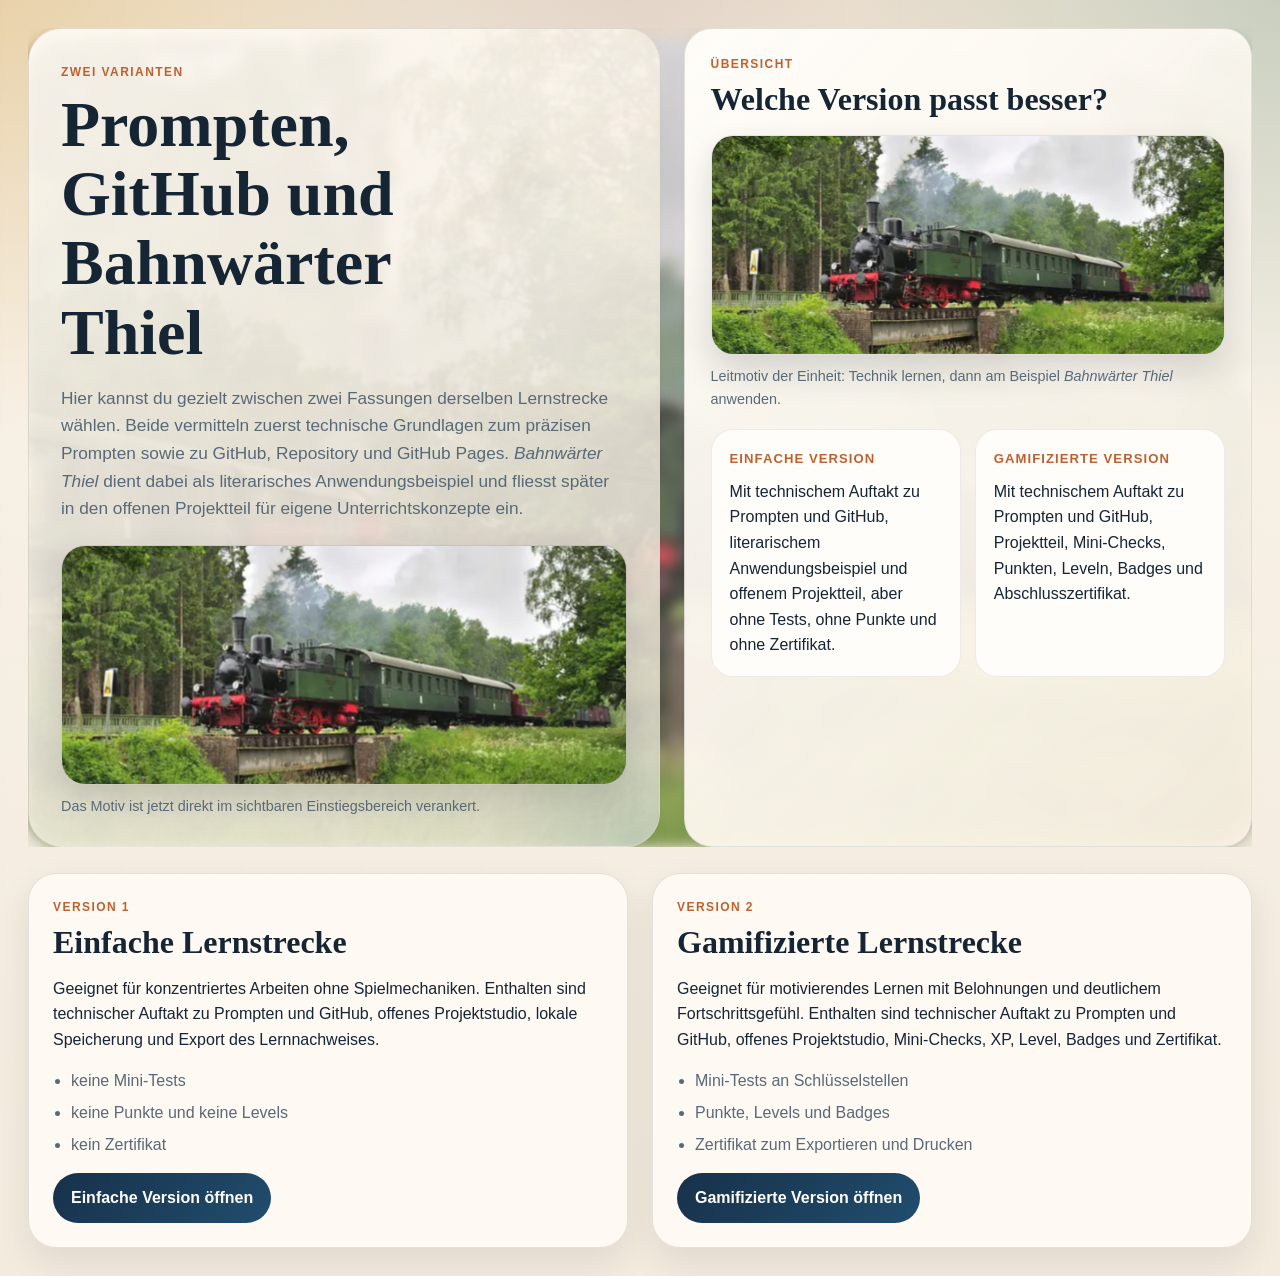
==== commit 9c3b51bd: "Ergänze sichtbare Zug-Thumbnails im Einstieg" ====
--- a/index.html
+++ b/index.html
@@ -19,6 +19,14 @@
           als literarisches Anwendungsbeispiel und fliesst später in den offenen
           Projektteil für eigene Unterrichtskonzepte ein.
         </p>
+        <figure class="hero-rail-inline">
+          <img
+            src="assets/images/eisenbahn.png"
+            alt="Historische Eisenbahn als visuelles Leitmotiv der Lernstrecke"
+            class="hero-rail-inline-image"
+          />
+          <figcaption>Das Motiv ist jetzt direkt im sichtbaren Einstiegsbereich verankert.</figcaption>
+        </figure>
       </div>
 
       <div class="panel hero-panel">
@@ -28,6 +36,14 @@
             <h2>Welche Version passt besser?</h2>
           </div>
         </div>
+        <figure class="hero-rail-preview">
+          <img
+            src="assets/images/eisenbahn.png"
+            alt="Historische Eisenbahn als visuelles Leitmotiv der Lernstrecke"
+            class="hero-rail-image"
+          />
+          <figcaption>Leitmotiv der Einheit: Technik lernen, dann am Beispiel <em>Bahnwärter Thiel</em> anwenden.</figcaption>
+        </figure>
         <div class="summary-grid">
           <article class="summary-card">
             <strong>Einfache Version</strong>
--- a/style.css
+++ b/style.css
@@ -89,11 +89,11 @@
   inset: 22px 16px 12px 16px;
   border-radius: 38px;
   background:
-    linear-gradient(135deg, rgba(16, 28, 24, 0.26), rgba(16, 28, 24, 0.08)),
-    url("assets/images/eisenbahn.png") center / cover no-repeat;
-  filter: blur(20px) saturate(0.9);
-  opacity: 0.38;
-  transform: scale(1.06);
+    linear-gradient(135deg, rgba(16, 28, 24, 0.18), rgba(16, 28, 24, 0.02)),
+    url("assets/images/eisenbahn.png") center 42% / cover no-repeat;
+  filter: blur(6px) saturate(0.98);
+  opacity: 0.8;
+  transform: scale(1.03);
   pointer-events: none;
 }
 
@@ -123,6 +123,22 @@
   border-radius: 999px;
   background: radial-gradient(circle, rgba(27, 111, 104, 0.18), transparent 68%);
   pointer-events: none;
+}
+
+.variant-hero .hero-copy::after {
+  content: "";
+  position: absolute;
+  inset: 0;
+  background:
+    linear-gradient(135deg, rgba(255, 249, 240, 0.84), rgba(255, 249, 240, 0.66)),
+    url("assets/images/eisenbahn.png") center right / cover no-repeat;
+  opacity: 0.24;
+  pointer-events: none;
+}
+
+.variant-hero .hero-copy > * {
+  position: relative;
+  z-index: 1;
 }
 
 .eyebrow,
@@ -198,6 +214,46 @@
     radial-gradient(circle at top right, rgba(27, 111, 104, 0.1), transparent 36%);
 }
 
+.hero-rail-preview {
+  margin: 0 0 18px;
+}
+
+.hero-rail-image {
+  display: block;
+  width: 100%;
+  max-height: 220px;
+  object-fit: cover;
+  border-radius: 22px;
+  border: 1px solid rgba(21, 37, 52, 0.1);
+  box-shadow: 0 16px 34px rgba(20, 28, 36, 0.16);
+}
+
+.hero-rail-preview figcaption {
+  margin-top: 10px;
+  font-size: 0.9rem;
+  color: var(--muted);
+}
+
+.hero-rail-inline {
+  margin: 22px 0 0;
+}
+
+.hero-rail-inline-image {
+  display: block;
+  width: 100%;
+  max-height: 240px;
+  object-fit: cover;
+  border-radius: 24px;
+  border: 1px solid rgba(21, 37, 52, 0.1);
+  box-shadow: 0 16px 36px rgba(20, 28, 36, 0.16);
+}
+
+.hero-rail-inline figcaption {
+  margin-top: 10px;
+  font-size: 0.9rem;
+  color: var(--muted);
+}
+
 .author-feature {
   position: relative;
   z-index: 1;
@@ -462,6 +518,51 @@
   border-radius: 999px;
   background: linear-gradient(90deg, var(--orange), var(--gold), var(--teal));
   transition: width 220ms ease;
+}
+
+.thumbnail-gallery {
+  display: grid;
+  grid-template-columns: repeat(2, minmax(0, 1fr));
+  gap: 12px;
+}
+
+.hero-thumbnails {
+  margin-top: 18px;
+}
+
+.thumbnail-card {
+  margin: 0;
+  min-height: 124px;
+  overflow: hidden;
+  border-radius: 22px;
+  border: 1px solid rgba(21, 37, 52, 0.08);
+  background: rgba(255, 255, 255, 0.7);
+  box-shadow: 0 12px 28px rgba(20, 28, 36, 0.1);
+}
+
+.thumbnail-card.wide {
+  grid-column: 1 / -1;
+  min-height: 148px;
+}
+
+.thumbnail-card img {
+  display: block;
+  width: 100%;
+  height: 100%;
+  object-fit: cover;
+  filter: saturate(0.98) contrast(1.02);
+}
+
+.thumbnail-card img.focus-left {
+  object-position: left center;
+}
+
+.thumbnail-card img.focus-center {
+  object-position: center center;
+}
+
+.thumbnail-card img.focus-right {
+  object-position: right center;
 }
 
 .layout {
@@ -1556,6 +1657,7 @@
   .review-grid,
   .studio-grid,
   .summary-grid,
+  .thumbnail-gallery,
   .journey-map,
   .badge-board,
   .certificate-meta,
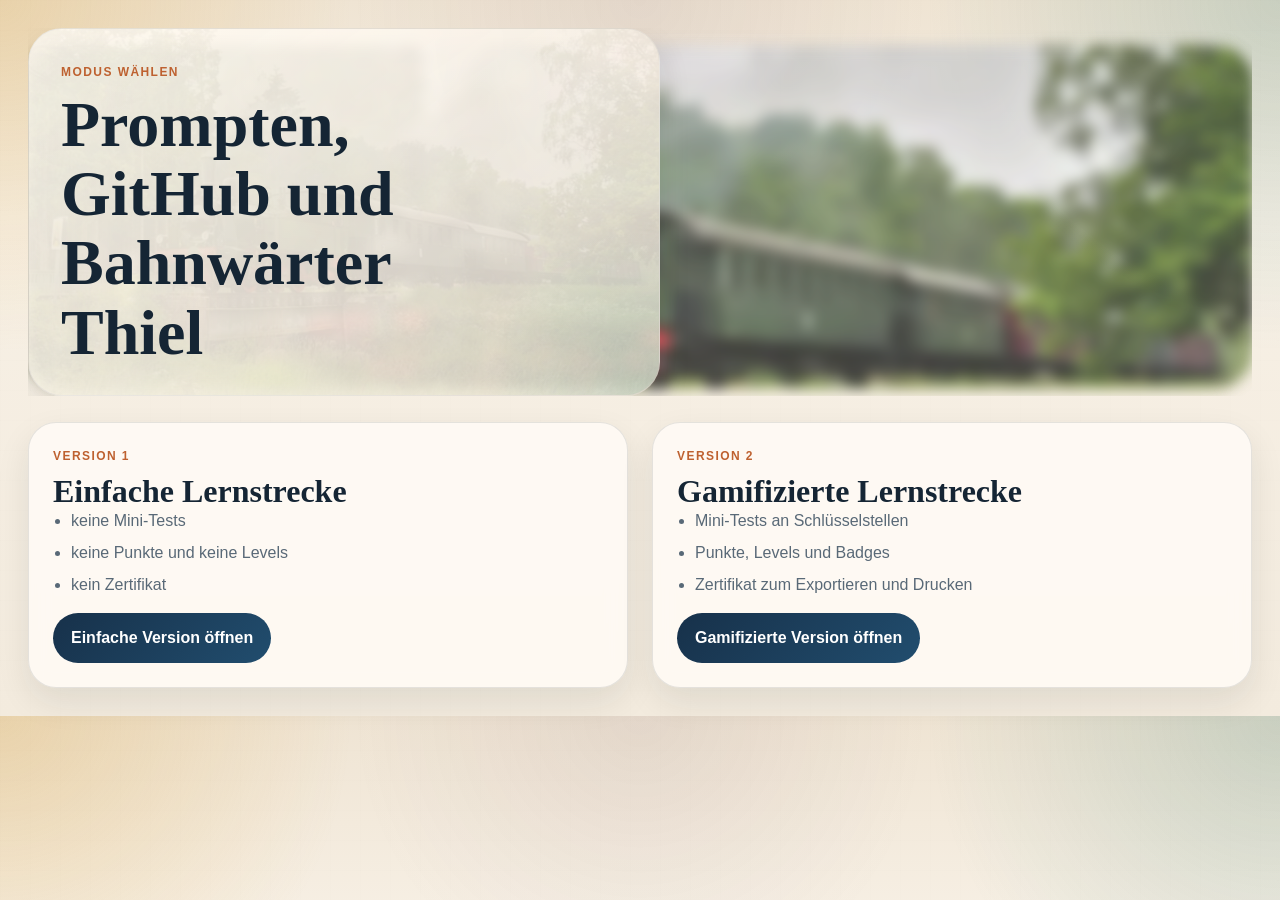
==== commit 6517a919: "Kürze Einstiege auf Navigation und Inhalt" ====
--- a/index.html
+++ b/index.html
@@ -10,50 +10,8 @@
   <div class="page-shell">
     <header class="hero variant-hero">
       <div class="hero-copy">
-        <p class="eyebrow">Zwei Varianten</p>
+        <p class="eyebrow">Modus wählen</p>
         <h1>Prompten, GitHub und Bahnwärter Thiel</h1>
-        <p class="lead">
-          Hier kannst du gezielt zwischen zwei Fassungen derselben Lernstrecke wählen.
-          Beide vermitteln zuerst technische Grundlagen zum präzisen Prompten sowie
-          zu GitHub, Repository und GitHub Pages. <em>Bahnwärter Thiel</em> dient dabei
-          als literarisches Anwendungsbeispiel und fliesst später in den offenen
-          Projektteil für eigene Unterrichtskonzepte ein.
-        </p>
-        <figure class="hero-rail-inline">
-          <img
-            src="assets/images/eisenbahn.png"
-            alt="Historische Eisenbahn als visuelles Leitmotiv der Lernstrecke"
-            class="hero-rail-inline-image"
-          />
-          <figcaption>Das Motiv ist jetzt direkt im sichtbaren Einstiegsbereich verankert.</figcaption>
-        </figure>
-      </div>
-
-      <div class="panel hero-panel">
-        <div class="panel-head">
-          <div>
-            <p class="panel-kicker">Übersicht</p>
-            <h2>Welche Version passt besser?</h2>
-          </div>
-        </div>
-        <figure class="hero-rail-preview">
-          <img
-            src="assets/images/eisenbahn.png"
-            alt="Historische Eisenbahn als visuelles Leitmotiv der Lernstrecke"
-            class="hero-rail-image"
-          />
-          <figcaption>Leitmotiv der Einheit: Technik lernen, dann am Beispiel <em>Bahnwärter Thiel</em> anwenden.</figcaption>
-        </figure>
-        <div class="summary-grid">
-          <article class="summary-card">
-            <strong>Einfache Version</strong>
-            <p>Mit technischem Auftakt zu Prompten und GitHub, literarischem Anwendungsbeispiel und offenem Projektteil, aber ohne Tests, ohne Punkte und ohne Zertifikat.</p>
-          </article>
-          <article class="summary-card">
-            <strong>Gamifizierte Version</strong>
-            <p>Mit technischem Auftakt zu Prompten und GitHub, Projektteil, Mini-Checks, Punkten, Leveln, Badges und Abschlusszertifikat.</p>
-          </article>
-        </div>
       </div>
     </header>
 
@@ -62,11 +20,6 @@
         <article class="panel variant-card">
           <p class="panel-kicker">Version 1</p>
           <h2>Einfache Lernstrecke</h2>
-          <p>
-            Geeignet für konzentriertes Arbeiten ohne Spielmechaniken. Enthalten sind
-            technischer Auftakt zu Prompten und GitHub, offenes Projektstudio, lokale
-            Speicherung und Export des Lernnachweises.
-          </p>
           <ul class="plain-list">
             <li>keine Mini-Tests</li>
             <li>keine Punkte und keine Levels</li>
@@ -78,11 +31,6 @@
         <article class="panel variant-card">
           <p class="panel-kicker">Version 2</p>
           <h2>Gamifizierte Lernstrecke</h2>
-          <p>
-            Geeignet für motivierendes Lernen mit Belohnungen und deutlichem Fortschrittsgefühl.
-            Enthalten sind technischer Auftakt zu Prompten und GitHub, offenes Projektstudio,
-            Mini-Checks, XP, Level, Badges und Zertifikat.
-          </p>
           <ul class="plain-list">
             <li>Mini-Tests an Schlüsselstellen</li>
             <li>Punkte, Levels und Badges</li>
--- a/style.css
+++ b/style.css
@@ -565,6 +565,10 @@
   object-position: right center;
 }
 
+.thumbnail-card img.focus-top {
+  object-position: center top;
+}
+
 .layout {
   display: grid;
   grid-template-columns: 320px minmax(0, 1fr);
@@ -1311,6 +1315,48 @@
   margin-top: 22px;
 }
 
+.project-alert {
+  margin: 0 0 16px;
+  padding: 16px 18px;
+  border-radius: 20px;
+  border: 1px solid rgba(24, 35, 47, 0.08);
+  background: rgba(255, 250, 243, 0.82);
+}
+
+.project-alert strong {
+  display: block;
+  margin-bottom: 6px;
+}
+
+.project-alert p {
+  margin: 0;
+  color: var(--muted);
+}
+
+.project-alert.is-warning {
+  border-color: rgba(190, 97, 48, 0.2);
+  background: rgba(255, 246, 236, 0.9);
+}
+
+.project-alert.is-success {
+  border-color: rgba(45, 125, 89, 0.2);
+  background: rgba(242, 251, 246, 0.94);
+}
+
+.project-alert.is-locked {
+  background: rgba(24, 35, 47, 0.05);
+}
+
+.alert-list {
+  margin: 10px 0 0;
+  padding-left: 20px;
+  color: var(--muted);
+}
+
+.alert-list li + li {
+  margin-top: 6px;
+}
+
 .resource-type {
   margin: 0 0 8px;
   text-transform: uppercase;
@@ -1406,6 +1452,125 @@
 
 .feedback-list li + li {
   margin-top: 8px;
+}
+
+.field-feedback {
+  margin: 10px 0 0;
+  padding: 11px 12px;
+  border-radius: 14px;
+  font-size: 0.92rem;
+  background: rgba(24, 35, 47, 0.04);
+  border: 1px solid rgba(24, 35, 47, 0.07);
+}
+
+.field-feedback strong,
+.field-feedback span {
+  display: block;
+}
+
+.field-feedback strong {
+  margin-bottom: 4px;
+  font-size: 0.8rem;
+  text-transform: uppercase;
+  letter-spacing: 0.06em;
+}
+
+.field-feedback span {
+  color: var(--muted);
+}
+
+.field-missing input,
+.field-missing textarea {
+  border-color: rgba(191, 79, 61, 0.34);
+  background: rgba(255, 246, 244, 0.9);
+}
+
+.field-weak input,
+.field-weak textarea {
+  border-color: rgba(190, 97, 48, 0.26);
+  background: rgba(255, 249, 241, 0.92);
+}
+
+.field-strong input,
+.field-strong textarea,
+.field-optional input,
+.field-optional textarea {
+  border-color: rgba(45, 125, 89, 0.2);
+}
+
+.field-feedback.is-missing {
+  background: rgba(255, 244, 241, 0.92);
+  border-color: rgba(191, 79, 61, 0.16);
+}
+
+.field-feedback.is-missing strong {
+  color: var(--red);
+}
+
+.field-feedback.is-weak {
+  background: rgba(255, 248, 240, 0.94);
+  border-color: rgba(190, 97, 48, 0.16);
+}
+
+.field-feedback.is-weak strong {
+  color: var(--orange);
+}
+
+.field-feedback.is-strong,
+.field-feedback.is-optional {
+  background: rgba(243, 251, 246, 0.94);
+  border-color: rgba(45, 125, 89, 0.14);
+}
+
+.field-feedback.is-strong strong,
+.field-feedback.is-optional strong {
+  color: var(--green);
+}
+
+.project-overview-panel {
+  margin-top: 22px;
+  padding: 18px;
+  border-radius: 24px;
+  border: 1px solid rgba(24, 35, 47, 0.08);
+  background: rgba(255, 255, 255, 0.74);
+}
+
+.project-overview-grid {
+  display: grid;
+  grid-template-columns: repeat(3, minmax(0, 1fr));
+  gap: 14px;
+}
+
+.project-overview-card {
+  min-height: 100px;
+  padding: 16px;
+  border-radius: 20px;
+  border: 1px solid rgba(24, 35, 47, 0.08);
+  background: rgba(255, 253, 248, 0.94);
+}
+
+.project-overview-card.is-complete {
+  background: rgba(243, 251, 246, 0.96);
+  border-color: rgba(45, 125, 89, 0.18);
+}
+
+.project-overview-card strong {
+  display: block;
+  margin-bottom: 8px;
+  text-transform: uppercase;
+  letter-spacing: 0.08em;
+  font-size: 0.8rem;
+  color: var(--orange);
+}
+
+.project-overview-card p {
+  margin: 0;
+}
+
+.project-overview-note {
+  margin: 14px 0 0;
+  color: var(--muted);
+  font-size: 0.94rem;
 }
 
 .studio-grid .field:first-child,
@@ -1657,6 +1822,7 @@
   .review-grid,
   .studio-grid,
   .summary-grid,
+  .project-overview-grid,
   .thumbnail-gallery,
   .journey-map,
   .badge-board,
